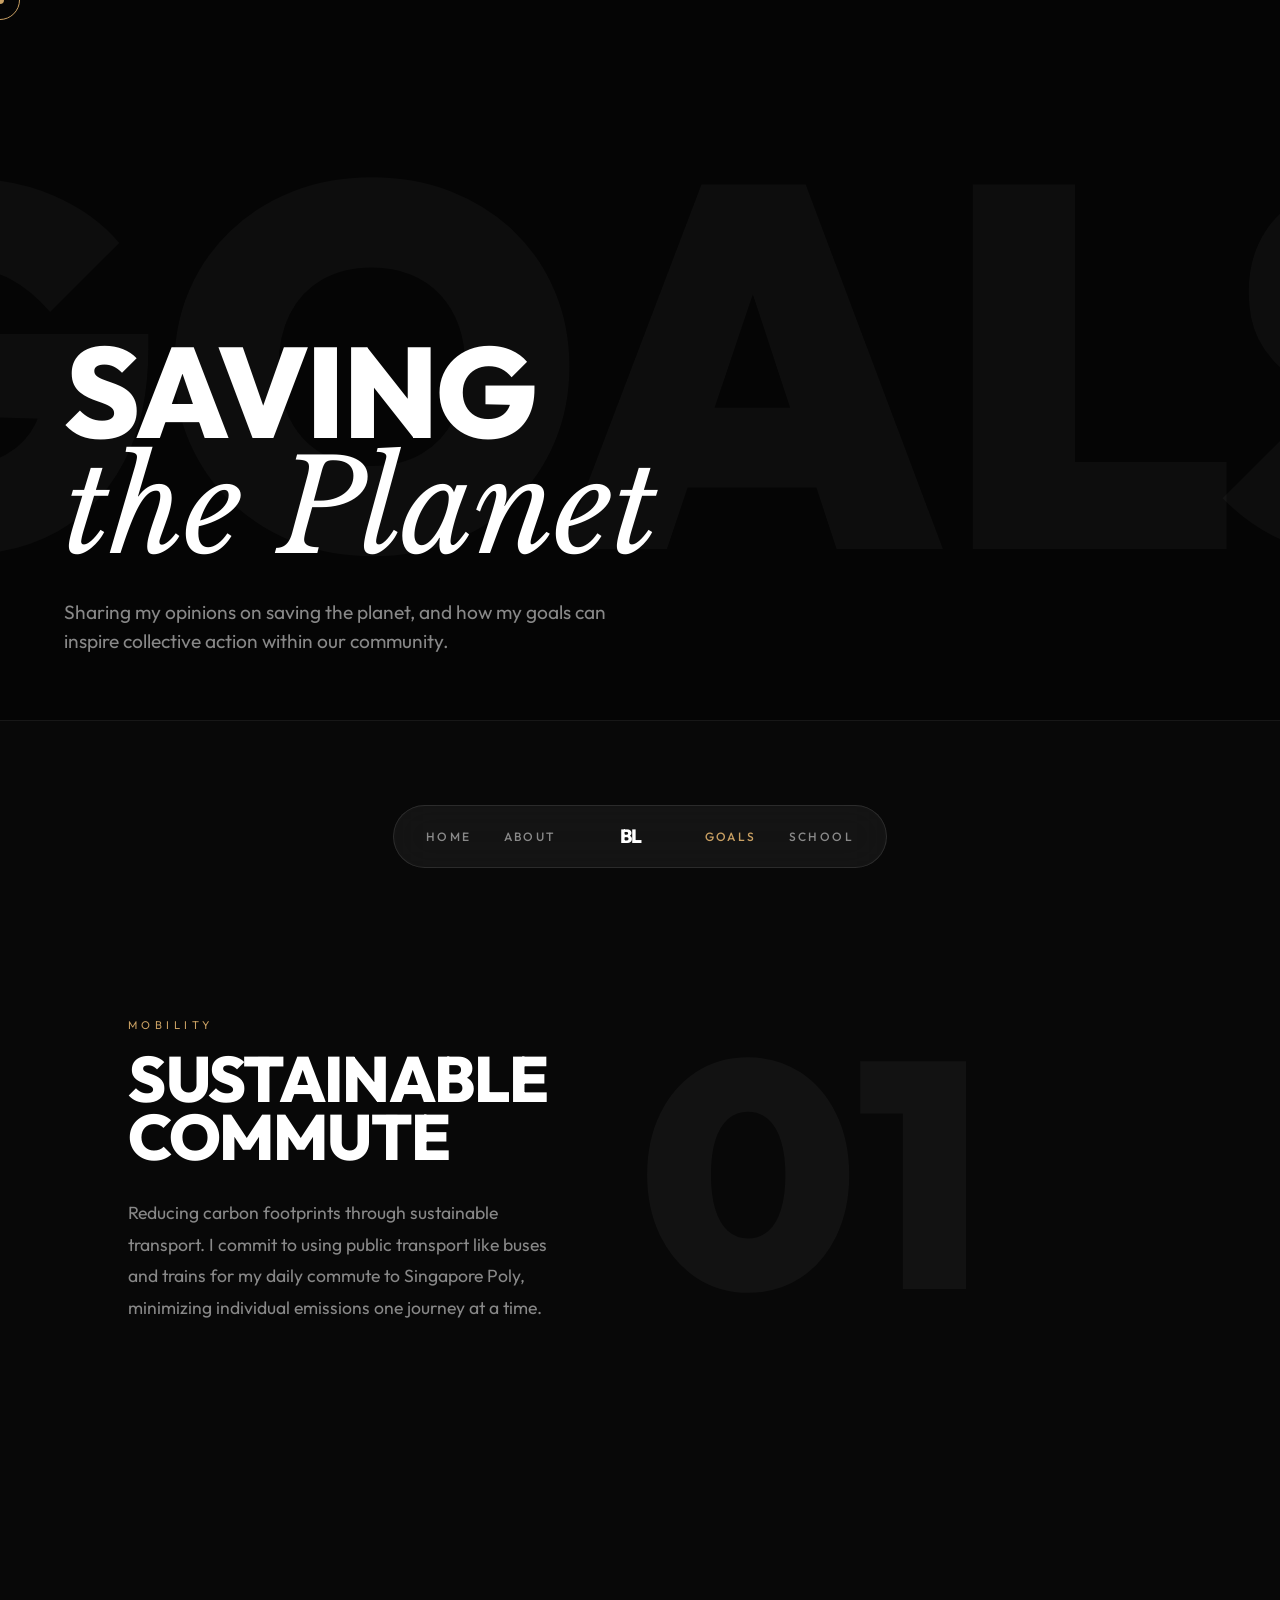
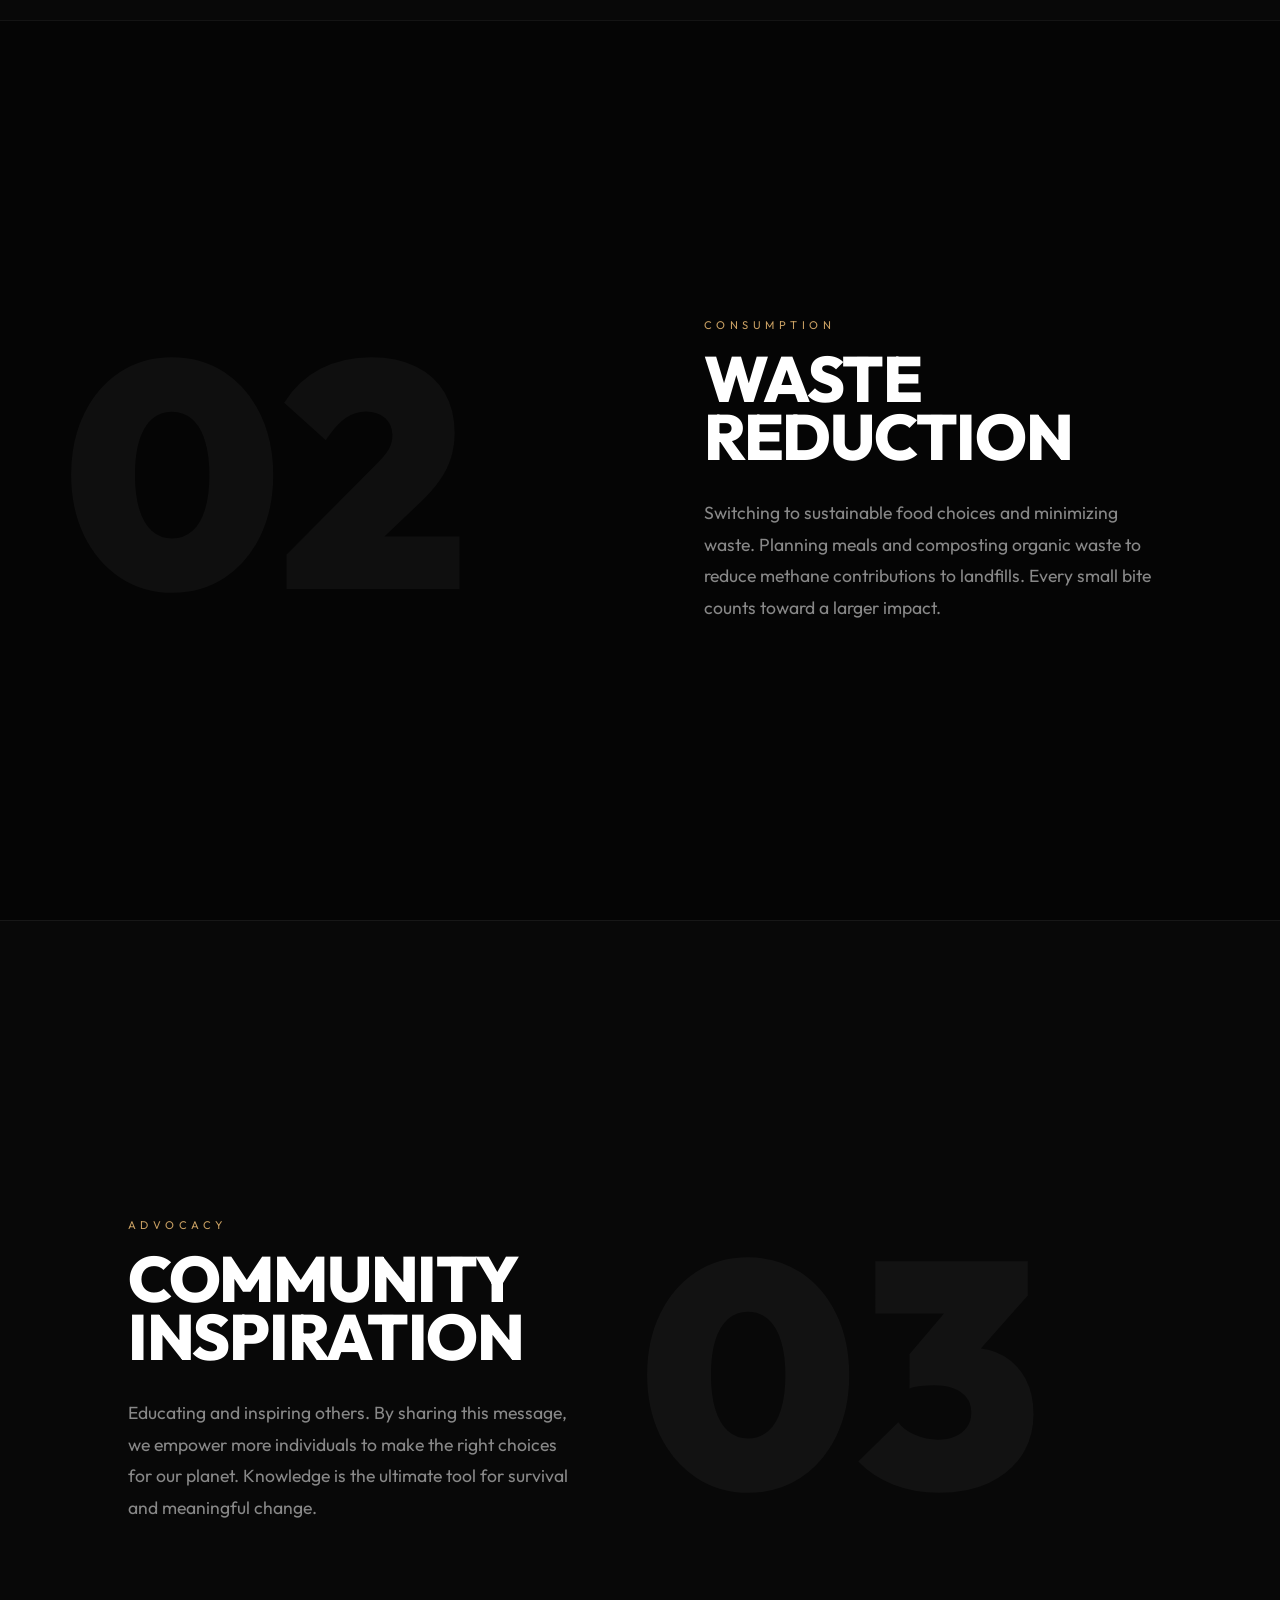
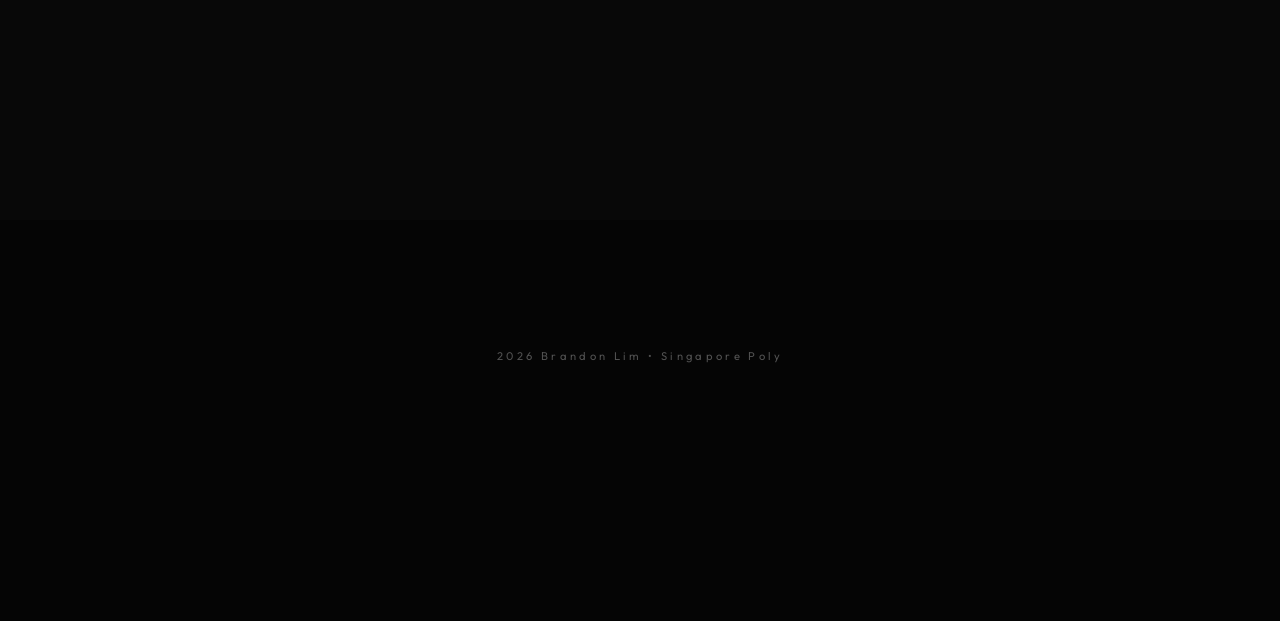
==== website/content.html @ f3071368 "Professional redesign: hyper-modern dark UI with bottom nav, animated reveals, and case-study school" ====
<!DOCTYPE html>
<html lang="en">

<head>
  <meta charset="utf-8">
  <meta name="viewport" content="width=device-width, initial-scale=1.0">
  <title>Goals | Brandon Lim</title>
  <link href="../css/style1.css" rel="stylesheet">
  <style>
    /* Override body overflow for this page only */
    body {
      overflow-y: auto !important;
      overflow-x: hidden;
    }

    .goals-hero {
      min-height: 80vh;
      display: flex;
      flex-direction: column;
      justify-content: flex-end;
      padding: var(--spacing-xl) var(--spacing-lg) var(--spacing-lg);
      position: relative;
      overflow: hidden;
    }

    .goals-hero::before {
      content: "GOALS";
      position: absolute;
      font-size: 40vw;
      font-weight: 900;
      color: rgba(255, 255, 255, 0.03);
      top: 50%;
      left: 50%;
      transform: translate(-50%, -50%);
      pointer-events: none;
      white-space: nowrap;
    }

    .goals-hero h1 {
      font-size: clamp(3.5rem, 10vw, 8rem);
      position: relative;
      z-index: 1;
    }

    .manifesto-text {
      max-width: 600px;
      color: var(--secondary-color);
      font-size: 1.2rem;
      margin-top: var(--spacing-md);
      position: relative;
      z-index: 1;
    }

    /* Fullscreen goal panels */
    .goal-panel {
      min-height: 100vh;
      display: grid;
      grid-template-columns: 1fr 1fr;
      align-items: center;
      border-top: 1px solid rgba(255, 255, 255, 0.06);
      padding: var(--spacing-xl) var(--spacing-lg);
      position: relative;
      overflow: hidden;
    }

    .goal-panel:nth-child(even) {
      background: #080808;
      direction: rtl;
      /* Flip layout for even items */
    }

    .goal-panel:nth-child(even)>* {
      direction: ltr;
    }

    .goal-number {
      font-size: clamp(10rem, 25vw, 20rem);
      font-weight: 900;
      color: rgba(255, 255, 255, 0.04);
      line-height: 1;
      pointer-events: none;
    }

    .goal-text {
      padding: var(--spacing-lg);
    }

    .goal-tag {
      font-size: 0.7rem;
      letter-spacing: 0.4em;
      color: var(--accent-color);
      display: block;
      margin-bottom: var(--spacing-sm);
    }

    .goal-text h2 {
      font-size: clamp(2.5rem, 5vw, 4.5rem);
    }

    .goal-text p {
      margin-top: var(--spacing-md);
      color: var(--secondary-color);
      font-size: 1.1rem;
      line-height: 1.8;
      max-width: 480px;
    }

    @media (max-width: 768px) {
      .goal-panel {
        grid-template-columns: 1fr;
      }

      .goal-number {
        font-size: 40vw;
      }
    }
  </style>
</head>

<body>
  <div class="cursor-dot"></div>
  <div class="cursor-outline"></div>

  <header>
    <nav>
      <a href="/website/home.html">Home</a>
      <a href="/website/index.html">About</a>
      <div
        style="margin: 0 var(--spacing-md); font-weight: 800; font-size: 1.2rem; letter-spacing: -0.05em; pointer-events: none;">
        BL</div>
      <a href="/website/content.html" class="active">Goals</a>
      <a href="/website/spwork.html">School</a>
    </nav>
  </header>

  <main>
    <section class="goals-hero">
      <div class="reveal-text">
        <h1>Saving<br><span class="serif">the Planet</span></h1>
        <p class="manifesto-text">
          Sharing my opinions on saving the planet, and how my goals can inspire collective action within our community.
        </p>
      </div>
    </section>

    <article class="goal-panel reveal-text">
      <div class="goal-number">01</div>
      <div class="goal-text">
        <span class="goal-tag">MOBILITY</span>
        <h2>Sustainable<br>Commute</h2>
        <p>Reducing carbon footprints through sustainable transport. I commit to using public transport like buses and
          trains for my daily commute to Singapore Poly, minimizing individual emissions one journey at a time.</p>
      </div>
    </article>

    <article class="goal-panel reveal-text">
      <div class="goal-number">02</div>
      <div class="goal-text">
        <span class="goal-tag">CONSUMPTION</span>
        <h2>Waste<br>Reduction</h2>
        <p>Switching to sustainable food choices and minimizing waste. Planning meals and composting organic waste to
          reduce methane contributions to landfills. Every small bite counts toward a larger impact.</p>
      </div>
    </article>

    <article class="goal-panel reveal-text">
      <div class="goal-number">03</div>
      <div class="goal-text">
        <span class="goal-tag">ADVOCACY</span>
        <h2>Community<br>Inspiration</h2>
        <p>Educating and inspiring others. By sharing this message, we empower more individuals to make the right
          choices for our planet. Knowledge is the ultimate tool for survival and meaningful change.</p>
      </div>
    </article>
  </main>

  <footer style="margin-bottom: 6rem;">
    <p>2026 Brandon Lim &bull; Singapore Poly</p>
  </footer>

  <script>
    document.addEventListener('mousemove', e => {
      document.querySelector('.cursor-dot').style.cssText = `left:${e.clientX}px;top:${e.clientY}px`;
      document.querySelector('.cursor-outline').style.cssText = `left:${e.clientX}px;top:${e.clientY}px`;
    });
    const observer = new IntersectionObserver(entries => entries.forEach(e => { if (e.isIntersecting) e.target.classList.add('visible'); }), { threshold: 0.1 });
    document.querySelectorAll('.reveal-text').forEach(el => observer.observe(el));
  </script>
</body>

</html>
---- css/style1.css ----
@import url('base.css');

/* Bottom Pill Navigation */
header {
  width: 100%;
  position: fixed;
  bottom: var(--spacing-md);
  left: 0;
  z-index: 1000;
  display: flex;
  justify-content: center;
  pointer-events: none;
}

nav {
  display: flex;
  align-items: center;
  gap: var(--spacing-md);
  padding: var(--spacing-sm) var(--spacing-md);
  border-radius: 100px;
  background: rgba(255, 255, 255, 0.05);
  backdrop-filter: blur(20px);
  border: 1px solid rgba(255, 255, 255, 0.1);
  pointer-events: auto;
  transition: var(--transition);
}

nav:hover {
  background: rgba(255, 255, 255, 0.08);
  border-color: var(--accent-color);
}

nav a {
  font-size: 0.75rem;
  text-transform: uppercase;
  letter-spacing: 0.2em;
  font-weight: 500;
  opacity: 0.5;
}

nav a:hover,
nav a.active {
  opacity: 1;
  color: var(--accent-color);
}

/* Horizontal Scroll Layout (Goals) */
.horizontal-scroll-wrapper {
  display: flex;
  overflow-x: auto;
  overflow-y: hidden;
  scroll-snap-type: x mandatory;
  height: 100vh;
  scrollbar-width: none;
}

.horizontal-scroll-wrapper::-webkit-scrollbar {
  display: none;
}

.scroll-section {
  min-width: 100vw;
  height: 100vh;
  scroll-snap-align: start;
  display: flex;
  align-items: center;
  position: relative;
  padding: var(--spacing-xl);
}

.scroll-bg-text {
  position: absolute;
  font-size: 40vw;
  font-weight: 900;
  color: rgba(255, 255, 255, 0.03);
  line-height: 0.8;
  z-index: 0;
  pointer-events: none;
}

/* Split Screen Layout (School) */
.split-screen {
  display: flex;
  min-height: 100vh;
}

.split-media {
  flex: 1;
  position: sticky;
  top: 0;
  height: 100vh;
  overflow: hidden;
}

.split-media img {
  width: 100%;
  height: 100%;
  object-fit: cover;
  transition: opacity 0.8s ease;
}

.split-content {
  flex: 1;
  padding: var(--spacing-xl) var(--spacing-lg);
}

.content-block {
  min-height: 80vh;
  display: flex;
  flex-direction: column;
  justify-content: center;
  margin-bottom: 20vh;
}

footer {
  padding: var(--spacing-xl) 0 10rem 0;
  /* Extra padding for bottom nav */
  text-align: center;
  opacity: 0.3;
  font-size: 0.7rem;
  letter-spacing: 0.3em;
}

@media (max-width: 1024px) {
  .split-screen {
    flex-direction: column;
  }

  .split-media {
    position: relative;
    height: 50vh;
  }
}
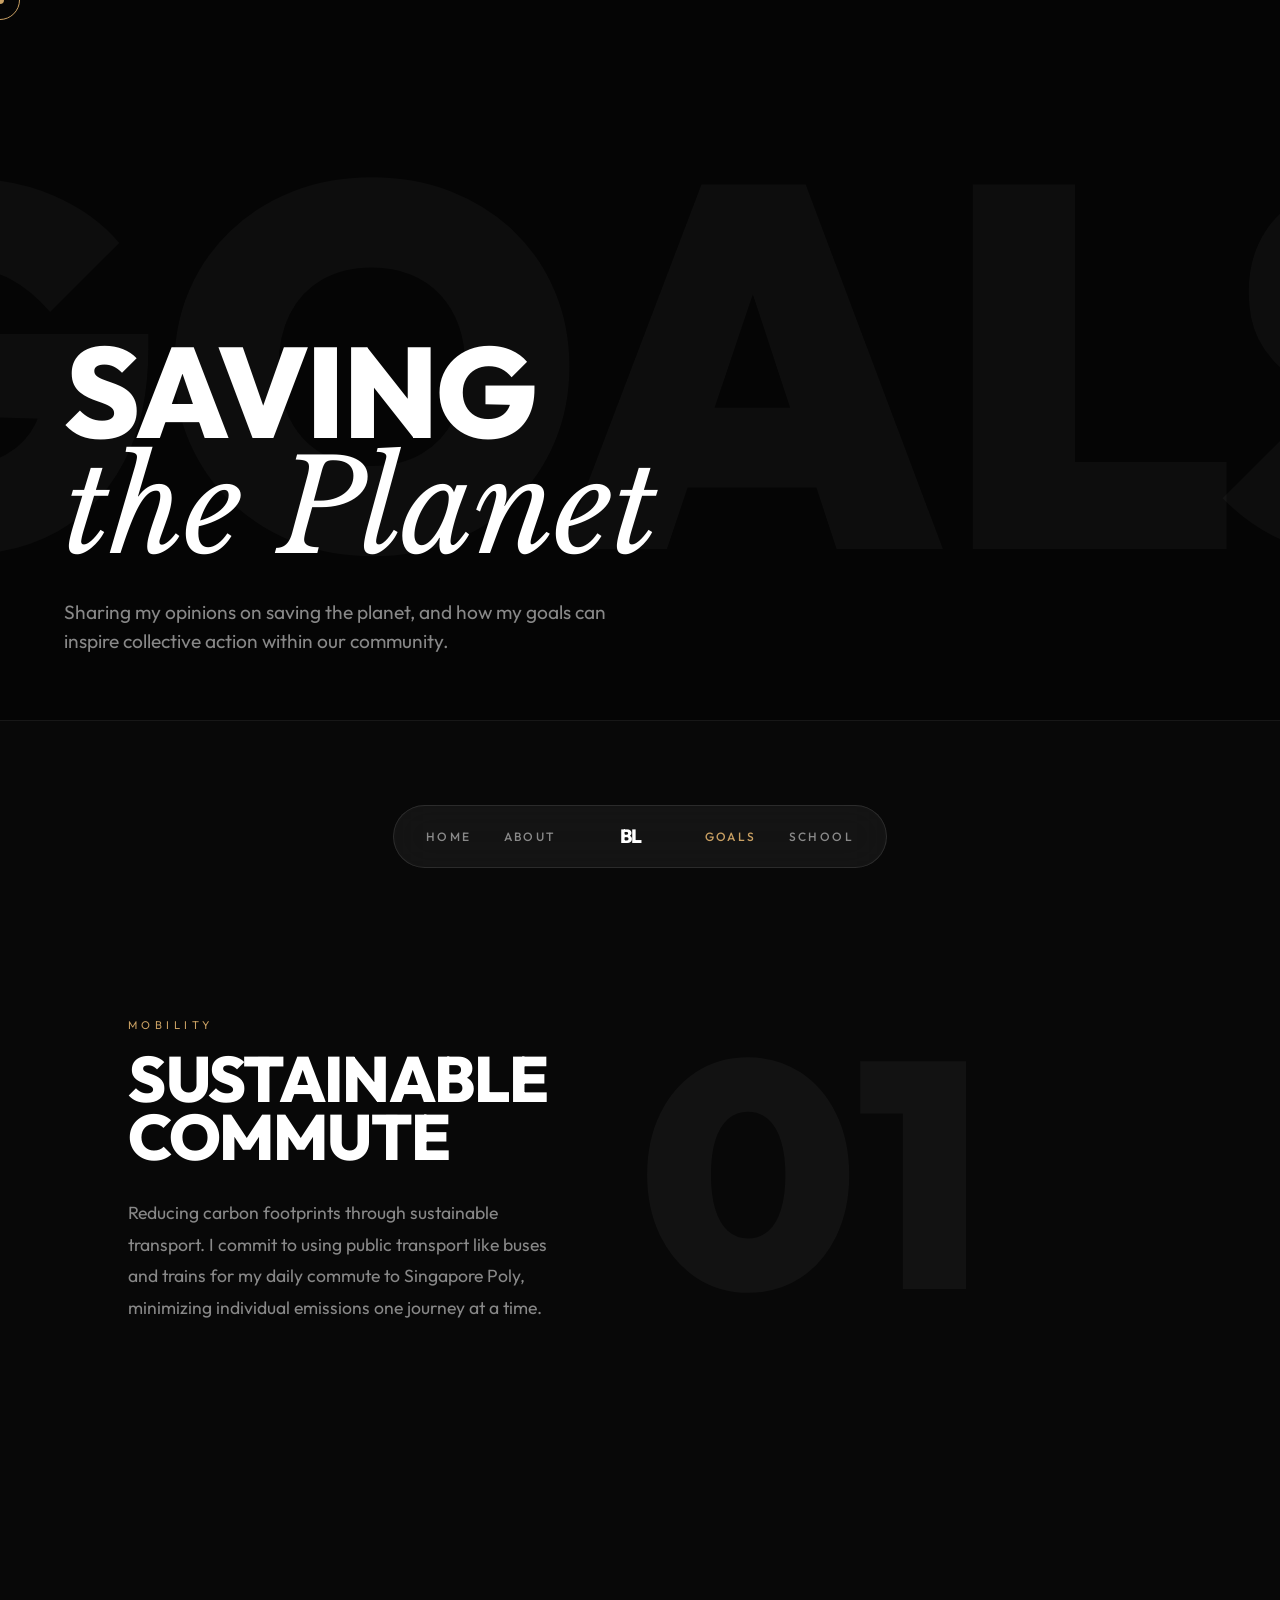
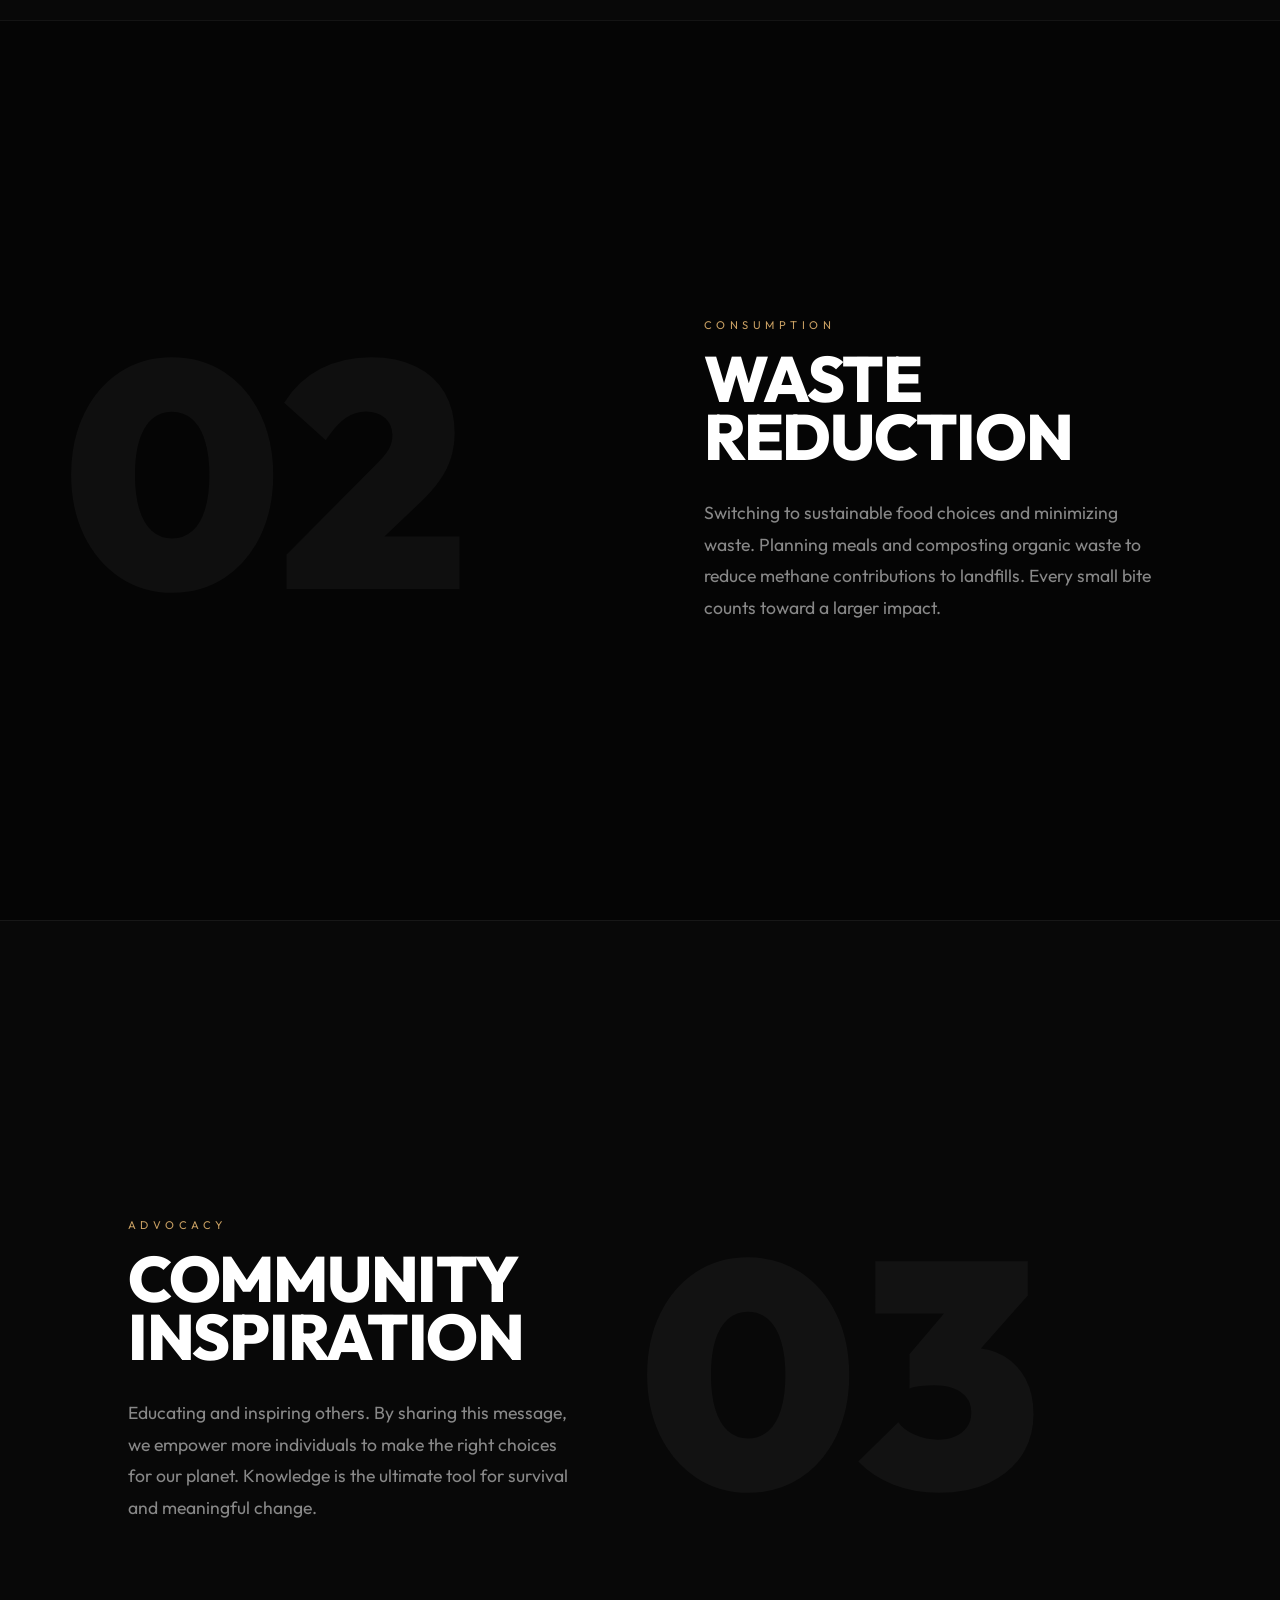
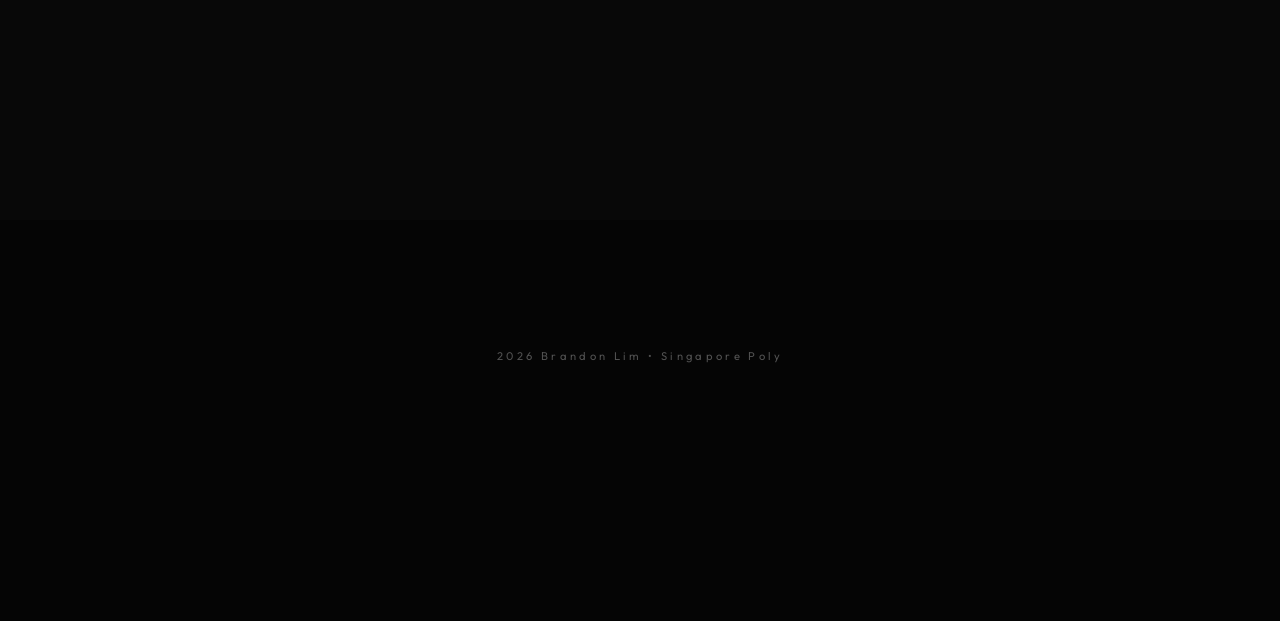
==== commit a5b0ca8c: "Fix nav links for GitHub Pages and add root index redirect" ====
--- a/website/content.html
+++ b/website/content.html
@@ -123,13 +123,13 @@
 
   <header>
     <nav>
-      <a href="/website/home.html">Home</a>
-      <a href="/website/index.html">About</a>
+      <a href="./home.html">Home</a>
+      <a href="./index.html">About</a>
       <div
         style="margin: 0 var(--spacing-md); font-weight: 800; font-size: 1.2rem; letter-spacing: -0.05em; pointer-events: none;">
         BL</div>
-      <a href="/website/content.html" class="active">Goals</a>
-      <a href="/website/spwork.html">School</a>
+      <a href="./content.html" class="active">Goals</a>
+      <a href="./spwork.html">School</a>
     </nav>
   </header>
 
